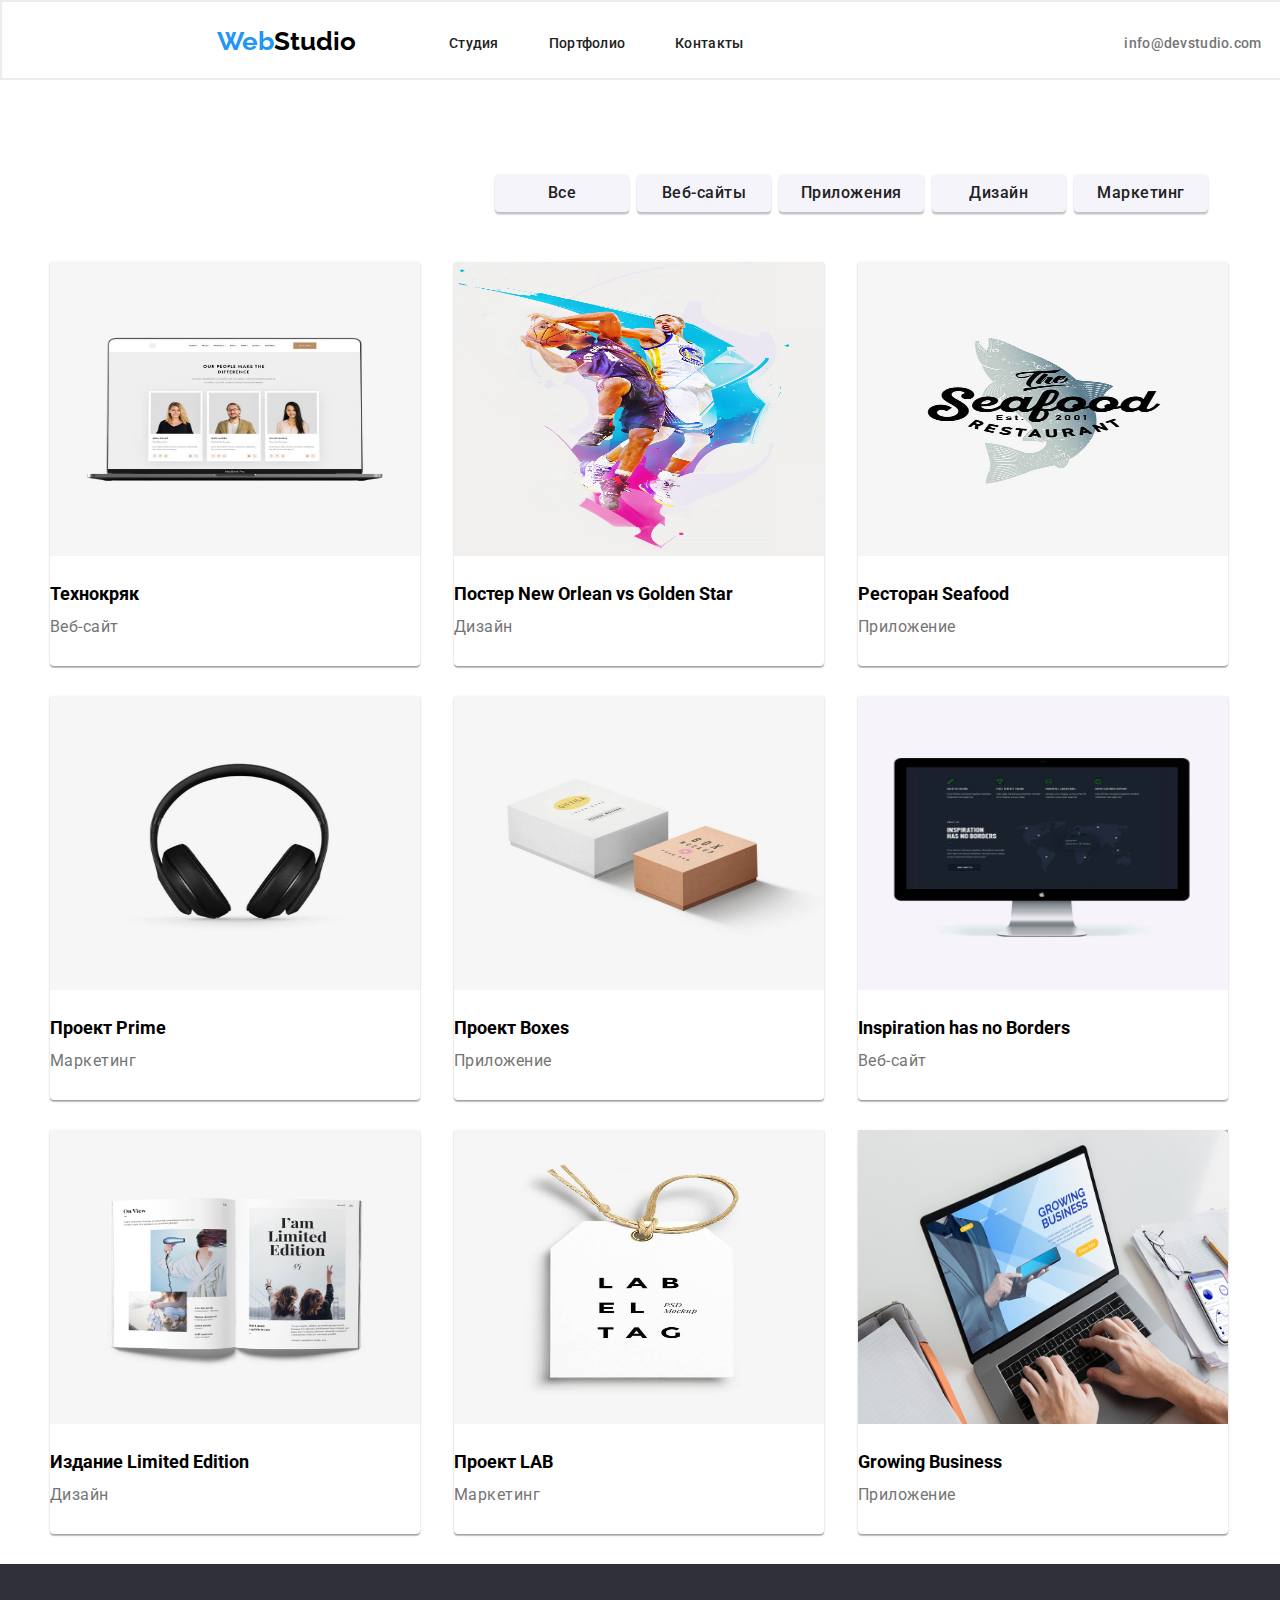
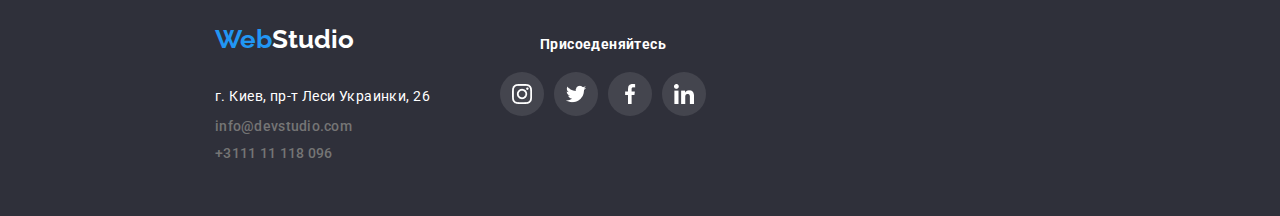
==== Portpholio.html @ be70bcfa "first commit" ====
<!DOCTYPE html>
<html lang="ru">
  <head>
    <meta charset="UTF-8" />
    <meta name="viewport" content="width=device-width, initial-scale=1.0" />
    <title>Document</title>
    <link rel="stylesheet" href="https://cdnjs.cloudflare.com/ajax/libs/modern-normalize/1.0.0/modern-normalize.css">
    <link href="https://fonts.googleapis.com/css2?family=Raleway:wght@700&family=Roboto:wght@400;500;700;900&display=swap" rel="stylesheet">
    <link href="styles.css" rel="stylesheet" type="text/css">
  </head>
  <body class="Portpholio_CSS">
    <!--HEADER-->
    
      <header class="header">         
        <a class="web_logo" href="index.html" lang="en"><span class="web_logo_colour_one">Web</span><span class="web_logo_colour_two">Studio</span></a>
        <nav class="navigation">
        <ul class="navigation_box">
          <li class="list"><a href=""></a><span class="navigation_info">Студия</span></li>
          <li class="list"><a  href=""></a><span class="navigation_info">Портфолио</span></li>
          <li class="list"><a  href=""></a><span class="navigation_info">Контакты</span></li>
        </ul>
       </nav>      
      <div>
        <address class="mail_info">
          <ul>
            <li class="list"><a class="link" href="mailto:info@devstudio.com"><span class="mail_info_displ">info@devstudio.com</span></a></li>
          </ul>
        </address>
      </div>
      <div class="phone_container">
        <address class="phone_info">
          <ul>
            <li class="list"><a class="link" href="tel:+380961111111"><span class="phone_info_displ">+3111 11 118 096</span></a></li>
          </ul>
        </address>
      </div>
     </header>
    <main>
      <!--Portpholio-->
      <section>
          <div class="Portpholio_buttons">
      <div>
        <button type="button" class="button_portpholio"><span class="portpholio_button_text">Все</span></button>
      </div>
      <div>
        <button type="button" class="button_portpholio"><span class="portpholio_button_text">Веб-сайты</span></button>
      </div>
      <div>
        <button type="button" class="button_portpholio"><span class="portpholio_button_text">Приложения</span></button>
      </div>
      <div>
        <button type="button" class="button_portpholio"><span class="portpholio_button_text">Дизайн</span></button>
      </div>
      <div>
        <button type="button" class="button_portpholio"><span class="portpholio_button_text">Маркетинг</span></button>
      </div>
        </div>
      <gallery class="portpholio_box">    
      <ul class="image_box_portpholio">
      <li class="Portpholio_background">
        <img src="/img/Portpholio/Portpholio_one.jpg.jpg" lang="en" alt="picture of a notebook with some random faces on it" width="370px" height="294px">
        <b class="Image_capital_text">Технокряк</b>
        <p class="Image_portpholio_text">Веб-сайт</p>
      </li>
      <li class="Portpholio_background">
        <img src="/img/Portpholio/Portpholio_two.jpg.jpg" lang="en" alt="poster of an NBA match" width="370px" height="294px">
        <b class="Image_capital_text">Постер New Orlean vs Golden Star</b>
        <p class="Image_portpholio_text">Дизайн</p>
      </li>
      <li class="Portpholio_background">
        <img src="/img/Portpholio/Portpholio_three.jpg.jpg" lang="en" alt="Logo of a restaurant" width="370px" height="294px">
        <b class="Image_capital_text">Ресторан Seafood</b>
        <p class="Image_portpholio_text">Приложение</p>
      </li>
      <li class="Portpholio_background">
        <img src="/img/Portpholio/Portpholio_four.jpg.jpg" lang="en"  alt="photo of earphones" width="370px" height="294px">
        <b class="Image_capital_text">Проект Prime</b>
        <p class="Image_portpholio_text">Маркетинг</p>
      </li>
      <li class="Portpholio_background">
        <img src="/img/Portpholio/Portpholio_five.jpg.jpg" lang="en" alt="picture of two boxes, randomly laying around" width="370px" height="294px">
        <b class="Image_capital_text">Проект Boxes</b>
        <p class="Image_portpholio_text">Приложение</p>
      </li>
      <li class="Portpholio_background">
        <img src="/img/Portpholio/Portpholio_six.jpg.jpg" lang="en" alt="Photo of a screen with web site" width="370px" height="294px">
        <b lang="en" class="Image_capital_text">Inspiration has no Borders</b>
        <p class="Image_portpholio_text">Веб-сайт</p>
      </li>
      <li class="Portpholio_background">
        <img src="/img/Portpholio/Portpholio_seven.jpg.jpg" lang="en" alt="photo of a magazine illustration" width="370px" height="294px">
        <b class="Image_capital_text">Издание Limited Edition</b>
        <p class="Image_portpholio_text">Дизайн</p>
      </li>
      <li class="Portpholio_background">
        <img src="/img/Portpholio/Portpholio_eight.jpg.jpg" lang="en"  alt="Picture of a lable, from some shop" width="370px" height="294px">
        <b class="Image_capital_text">Проект LAB</b>
        <p class="Image_portpholio_text">Маркетинг</p>
      </li>
      <li class="Portpholio_background">
        <img src="/img/Portpholio/Portpholio_nine.jpg.jpg" lang="en" alt="photo of someone typing on a laptop" width="370px" height="294px">
        <b lang="en" class="Image_capital_text" >Growing Business</b>
        <p class="Image_portpholio_text">Приложение</p>
      </li>
    </ul>
      </gallery>
      <footer class="footer">
        <div class="Footer_info">
        <nav class="nav_footer">
          <a class="web_logo_footer" href="index.html" lang="en"><span class="web_logo_colour_one">Web</span><span class="web_logo_colour_three">Studio</span></a>
        </nav>
        <address>
            <ul class="footer_adress">
              <li class="list_three">
                <a class="link" href="https://goo.gl/maps/Y8PgHDa7WUFZtUDm9" target="_blank"
                  ><span class="map_dsr">г. Киев, пр-т Леси Украинки, 26</span></a>
              </li>
              <li class="list_three"><a class="link" href="mailto:info@devstudio.com"><span class="mail_info_displ_footer">info@devstudio.com</span></a></li>
              </li>
              <li class="list_three"><a class="link" href="tel:+380961111111"><span class="phone_info_displ">+3111 11 118 096</span> </a></li>
            </ul>
          </div>
            <div class="Fotter_social_links">
              <h3 class="Footer_slog">Присоеденяйтесь</h3>
              <ul class="Footer_social_icons">
              <li><a class="footer_social_icons_inst" href=""></a>
              </li>
              <li>
                <a class="footer_social_icons_twi" href=""></a>
              </li>
              <li>
                <a class="footer_social_icons_fb" footer_social_icons_fb href=""></a>
              </li>
              <li>
                <a class="footer_social_icons_linked" href=""></a>
              </li>
            </ul>
            </div>
        </address>
      </footer>
    </main>
  </body>
</html>
---- styles.css ----
body {
font-family: 'Roboto', sans-serif;
font-style: normal;
max-width: 1600px;
margin: 0 auto;
}
img {
display: block; 

}
*,
::before,
::after {
margin: 0;
padding: 0;
}
.list {
list-style: none;
}
.link {
text-decoration: none;
}

                                                  /* HEADER */
           
.ontainer_one {
display: flexbox;
height: 80px;
width: 1600px;
margin: 0 auto;
}
.header {
display: flex;
flex-direction: row;
flex-wrap: nowrap;
margin: 0 auto;
height: 80px;
width: 1600px;
background-color: #FFFFFF;
border: solid 2px #ECECEC;
}
.navigatio {
display: inline-flexbox;
display: flex;
}
.navigation_box {
margin-left: 93px;
margin-bottom: 32px;
margin-top: 32px;
}
.header .navigation_box {
display: flex;
}
.web_logo {
display: flex;
font-family: Raleway;
font-style: normal;
font-weight: bold;
font-size: 26px;
line-height: 1.192;
text-decoration: none;
margin-left: 215px;
margin-top: 24px;
margin-bottom: 25px;
}
.web_logo_colour_one {
color: #2196F3;
}
.web_logo_colour_two {
color: #000000;
}
.navigation_info {
font-family: Roboto;
font-style: normal;
font-weight: 500;
font-size: 14px;
line-height: 1.142;
letter-spacing: 0.02em;
color: #212121;
margin-right: 50px;
margin-top: 32px;
margin-bottom: 32px;
text-decoration: none;
}
.navigation_info:hover,
.navigation_info:focus {
color: #2196F3;
}

.mail_info {
display: flex;
margin-left: 331px;
margin-top: 32px;
margin-bottom: 32px;
}
.mail_info_displ,
.phone_info_displ {
font-family: Roboto;
font-style: normal;
font-weight: 500;
font-size: 14px;
line-height: 1.142;
letter-spacing: 0.02em;
color: #757575;
}
.mail_info_displ:hover {
color: #2196F3; 
}
.phone_info_displ:hover,
.phone_info_displ:focus {
color: #2196F3;  
}
.phone_info {
margin-left: 50px;
margin-top: 32px;
margin-bottom: 32px;
text-align: center;
}
.phone_info_displ {
display: aline;
width: 122px;
height: 16px;
padding-top: 32px;
padding-bottom: 32px;
}

                                                             /* HERO */
.container_two {
width: 1600px;
height: 600px;
margin: 0 auto;
display: inline-block;
background-color:rgba(47, 48, 58, 0.4);
background-image: url(/img/Bk-ground_img/Img_header.jpg);
}
.main_info_align{
display: flex;
justify-content: space-between;
text-align: center;
}
.main_info_header {
font-family: Roboto;
font-size: 14px;
font-style: normal;
font-weight: 700;
line-height: 16px;
letter-spacing: 0.03em;
margin-bottom: 10px;
}
.main_block_container {
width: 696px;
height: 120px;
margin-top: 200px;
margin-bottom: 280px;
margin-left: 452px;
margin-right: 452px;
}
.main_block_info {
font-family: Roboto;
font-style: normal;
font-weight: 900;
font-size: 44px;
line-height: 1.363;  
text-align: center;
letter-spacing: 0.06em;
text-transform: uppercase;
color: white;
}
.button {
background-color: #2196F3;
font-family: Roboto;
font-style: normal;
font-weight: bold;
font-size: 16px;
line-height: 1.875; 
letter-spacing: 0.06em;
color: #F5F4FA;
width: 200px;
height: 50px;
border-radius: 4px;

}
.button_info {
margin-left: 250px;
margin-top: 30px;
}

                                        /* MAIN INFO */
.container_three {
width: 1600px;
height: 769px;
margin: 0 auto;
} 
.main_info_align {
width: 1170px;
display: flex;
justify-content: space-between;
margin-right: auto;
margin-left: auto;
}
.Content_two {
display: flex;
margin-top: 98px;
margin-left: auto;
margin-right: auto;
list-style: none;
margin-right: 25px;
}

.list_one_1stimg::before {
display: block;
content: "";
height: 120px;
background: #F5F4FA;
border-radius: 4px;
background-repeat: no-repeat;
background-position: center;
margin-bottom: 30px;
margin-right: 30px;
background-image: url(/img/Bk-ground_img/antenna\ 1.png);
}
.list_one_2dimg::before {
display: block;
content: "";
height: 120px;
background: #F5F4FA;
border-radius: 4px;
background-repeat: no-repeat;
background-position: center;
margin-bottom: 30px;
margin-right: 30px;
background-image: url(./img/Bk-ground_img/clock\ 1.png);
}
.list_one_3dimg::before {
display: block;
content: "";
height: 120px;
background: #F5F4FA;
border-radius: 4px;
background-repeat: no-repeat;
background-position: center;
margin-bottom: 30px;  
margin-right: 30px;
background-image: url(./img/Bk-ground_img/diagram\ 1.png);  
}
.list_one_4thimg::before {
display: block;
content: "";
height: 120px;
background: #F5F4FA;
border-radius: 4px;
background-repeat: no-repeat;
background-position: center;
margin-bottom: 30px;  
background-image: url(./img/Bk-ground_img/astronaut\ 1.png);
}
.main_info_header {
font-family: Roboto;
font-style: normal;
font-weight: bold;
font-size: 14px;
line-height: 1.142;
letter-spacing: 0.03em;
text-transform: uppercase;
color: #212121;    
}       
.main_info_text {
font-family: Roboto;
font-style: normal;
font-weight: normal;
font-size: 14px;
line-height: 1.714;
letter-spacing: 0.03em;
color: #757575; 
height: 75px;
width: 270px;   
}  
.main_info_dscr {
font-family: Roboto;
font-style: normal;
font-weight: bold;
font-size: 36px;
line-height: 1.166;
text-align: center;
letter-spacing: 0.03em;
color: #212121;
margin-top: 94px;
}   
.main_info_img {
width: 1170px;
height: 386px;
left: 215px;
top: 969px;
display: flex;
justify-content: space-evenly;
align-items: center;
margin-left: 215px;
}
.list_two {
list-style: none;
align-self: auto;
}

                                             /* SHOWOFF */
.container_four {
width: 1600px;
height: 648px;
background: #F5F4FA;
margin-top: 100px;
}
.main_info_dscr_showoff {
margin-top: 94px;
margin-left: 668px;
font-family: Roboto;
font-size: 36px;
font-style: normal;
font-weight: 700;
line-height: 42px;
letter-spacing: 0.03em;
text-align: center;
display: inline-block;
}
.faces_list {
display: flex;
margin-top: 50px;
width: 1170px;
margin-right: auto;
margin-left: auto;
justify-content: space-around;
}
.names_background {
background-color: rgba(255, 255, 255, 1);
width: 270px;
height: 428px;
left: 215px;
top: 1635px;
background: #FFFFFF;
box-shadow: 0px 1px 3px rgba(0, 0, 0, 0.12), 0px 1px 1px rgba(0, 0, 0, 0.14), 0px 2px 1px rgba(0, 0, 0, 0.2);
border-radius: 0px 0px 4px 4px;
}
.showoff_social_svg {
display: inline-flex;
justify-content: space-between;
width: 206px;
height: 44px;
margin-top: 16px;
margin-left: 32px;
}
.showoff_svg{
fill: rgba(255, 255, 255, 1);
}
#svg-sprite {
display: none;
}
.showoff_svg:hover .showoff_svg:focus {
fill: rgba(33, 150, 243, 1);
}

.show_room {
font-family: Roboto;
font-style: normal;
font-weight: 500;
font-size: 16px;
line-height: 1.187;
text-align: center;
letter-spacing: 0.03em; 
color: #212121;
margin-top: 30px;
}
.show_room_descr {
font-family: Roboto;
font-style: normal;
font-weight: normal;
font-size: 16px;
line-height: 1.187;
text-align: center;
letter-spacing: 0.03em;  
color: #757575;
margin-top: 10px;
}
.coda {
display: block;
height: 370px;
}
.main_info_dscr_coda {
margin-top: 94px;
margin-left: auto;
margin-right: auto;
font-family: Roboto;
font-size: 36px;
font-style: normal;
font-weight: 700;
line-height: 42px;
letter-spacing: 0.03em;
display: flex;
justify-content: space-evenly;
}
.coda_list {
display: flex;
justify-content: space-between;
width: 1170px;
margin-left: 215px;
margin-right: auto;
margin-top: 50px;
margin-bottom: 94px;
list-style: none;
}
                             /* FOOTER */
.footer {
background-color:rgba(47, 48, 58, 1); ;
display: flex;
justify-content: start;
height: 252px;
}
.Footer_info {
display: block;
margin-left: 215px;
}
.web_logo_colour_three {
color: rgba(255, 255, 255, 1);
}
.map_dsr {
font-family: Roboto;
font-style: normal;
font-weight: normal;
font-size: 14px;
line-height: 24px;
letter-spacing: 0.03em;
color: rgba(255, 255, 255, 1);  
}    
.map_dsr:hover {
color: #2196F3;
}     
.footer_container{
margin-left: 215px;
width: 231px;
height: 81px;
display: flex;
margin-bottom: 60px;
display: inline-block;
}
.web_logo_footer {
display: flex;
font-family: Raleway;
font-style: normal;
font-weight: bold;
font-size: 26px;
line-height: 1.192;
text-decoration: none;
margin-bottom: 20px;
margin-top: 60px;
}
.footer_adress {
margin-top: 0px;
display: inline-block;
padding: 0%;
}       
.mail_info_displ_footer{
font-family: Roboto;
font-style: normal;
font-weight: 500;
font-size: 14px;
line-height: 1.142;
letter-spacing: 0.02em;
color: #757575; 
}
.mail_info_displ_footer:hover,
.mail_info_displ_footer:focus{
color: #2196F3; 
}
.list_three {
list-style: none;
align-self: auto;
}    
.list_three:not(:first-child) {
margin-top: 9px;
} 
.list_three:nth-child(1) {
margin-top: 9px;
} 
.nav_footer {
margin-left: 0px;
padding-left: 0px;
display: flex;
justify-self: start;
} 
.Fotter_social_links{
margin-left: 70px;
margin-top: 72px;
}
.Footer_slog {
font-family: Roboto;
font-size: 14px;
font-style: normal;
font-weight: 700;
line-height: 16px;
letter-spacing: 0.03em;
text-align: center;
color: rgba(255, 255, 255, 1); 
margin-bottom: 20px; 
} 
.Footer_social_icons {
list-style: none;
display: flex;
margin-bottom: 100px;
}
.footer_social_icons_inst:hover {
background-color: rgba(33, 150, 243, 1);
}
.footer_social_icons_inst {
display: block;
height: 44px;
width: 44px;
border-radius: 50%;
background-color: rgba(255, 255, 255, 0.1);
background-image: url(./img/Social_media/instagram\ 2.png);
background-repeat: no-repeat;
background-position: center;
margin-right: 10px;
}
.footer_social_icons_twi:hover {
background-color:  rgba(33, 150, 243, 1);
} 
.footer_social_icons_twi {
display: block;
height: 44px;
width: 44px;
border-radius: 50%;
background-color: rgba(255, 255, 255, 0.1);
background-image: url(./img/Social_media/twitter\ 1.png);
background-repeat: no-repeat;
background-position: center;
margin-right: 10px;
} 
.footer_social_icons_fb:hover {
background-color:  rgba(33, 150, 243, 1);
}  
.footer_social_icons_fb {
display: block;
height: 44px;
width: 44px;
border-radius: 50%;
background-color: rgba(255, 255, 255, 0.1);
background-image: url(./img/Social_media/facebook\ 1.png);
background-repeat: no-repeat;
background-position: center;
margin-right: 10px;
}
.footer_social_icons_linked:hover {
background-color:  rgba(33, 150, 243, 1);
}
.footer_social_icons_linked {
display: block;
height: 44px;
width: 44px;
border-radius: 50%;
background-color: rgba(255, 255, 255, 0.1);
background-image: url(./img/Social_media/linkedin\ 1.png);
background-repeat: no-repeat;
background-position: center;
}
                                            /* Portpholio */
.Portpholio_main_block {
display: block;
}  
.button_portpholio {
height: 38px;
min-width: 90px;
left: 495px;
top: 174px;
border-radius: 4px;  
background: #F5F4FA;
box-shadow: 0px 3px 1px rgba(0, 0, 0, 0.1), 0px 1px 2px rgba(0, 0, 0, 0.08), 0px 2px 2px rgba(0, 0, 0, 0.12);
border-radius: 4px;
padding: 6px 22px;
margin-right: 8px;
display: inline-block;
border: transparent;
}
.button_portpholio:hover {
background-color: #2196F3;
}
.portpholio_button_text {
font-family: Roboto;
font-size: 16px;
font-style: normal;
font-weight: 500;
line-height: 26px;
letter-spacing: 0.03em;
display: flex;
justify-content: space-evenly;
color: rgba(33, 33, 33, 1);
min-width: 90px;
}
.portpholio_button_text:hover {
color: #FFFFFF;
transform: scale(1.2);
}
.Portpholio_buttons {
display: inline-flex;
min-width:611px;
height: 54px;
justify-content: center;
margin-top: 94px;
margin-left: 495px;
margin-bottom: 34px;
} 
.portpholio_box {
display: flex;
justify-content: flex-start;
width: 1180px;
margin-left: auto;
margin-right: auto;
} 

.Portpholio_background {
width: 370px;
height: 404px;
background-color: rgba(255, 255, 255, 1);
list-style: none;
background: #FFFFFF;
box-shadow: 0px 1px 3px rgba(0, 0, 0, 0.12), 0px 1px 1px rgba(0, 0, 0, 0.14), 0px 2px 1px rgba(0, 0, 0, 0.2);
border-radius: 0px 0px 4px 4px;
display: inline-block;
margin-bottom: 30px;
padding: 0%;
margin-right: 30px;
} 
.Portpholio_background:nth-child(3n+0) {
margin-right: 0px;
}
.Portpholio_background:hover {
    box-shadow: 6px 9px 12px rgba(0, 0, 0, 0.12), 0px 1px 1px rgba(0, 0, 0, 0.14), 0px 2px 1px rgba(0, 0, 0, 0.2);
    border-radius: 0px 0px 4px 4px;
}
.Image_capital_text {
font-family: Roboto;
font-style: normal;
font-weight: bold;
font-size: 18px;
line-height: 36px;
margin-top: 20px;
display: flex;  
}   
.Image_portpholio_text {
font-family: Roboto;
font-style: normal;
font-weight: normal;
font-size: 16px;
line-height: 30px;
letter-spacing: 0.03em;
color: #757575;
}
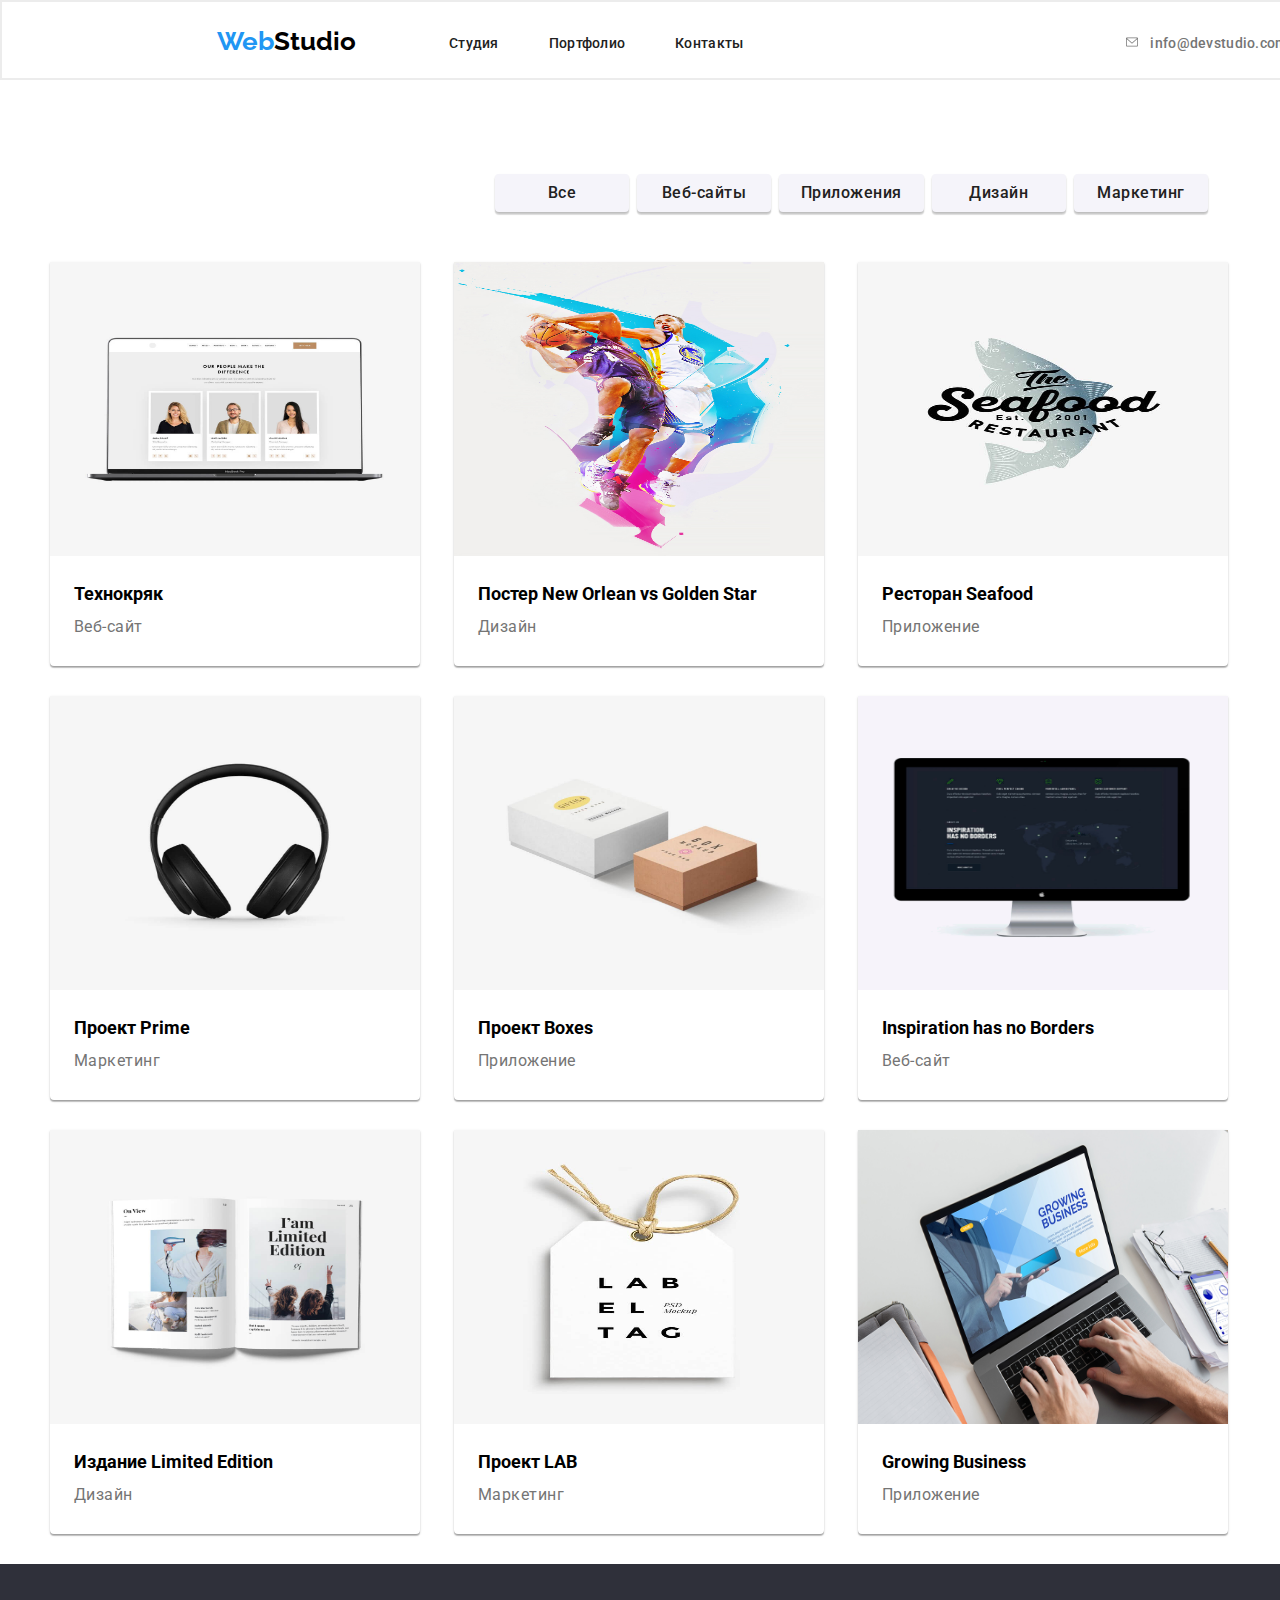
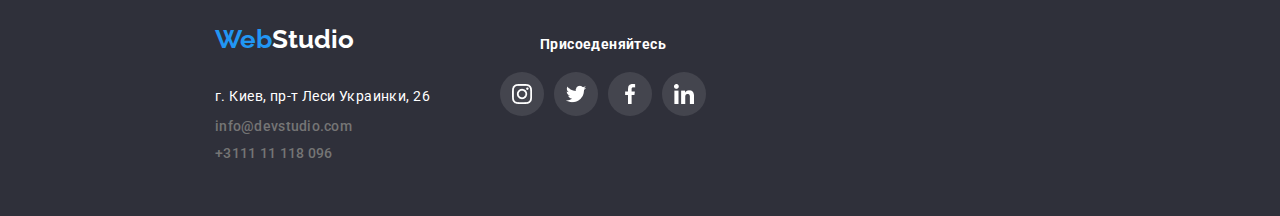
==== commit e2e18246: "hw4 last commit" ====
--- a/Portpholio.html
+++ b/Portpholio.html
@@ -10,7 +10,6 @@
   </head>
   <body class="Portpholio_CSS">
     <!--HEADER-->
-    
       <header class="header">         
         <a class="web_logo" href="index.html" lang="en"><span class="web_logo_colour_one">Web</span><span class="web_logo_colour_two">Studio</span></a>
         <nav class="navigation">
@@ -23,14 +22,18 @@
       <div>
         <address class="mail_info">
           <ul>
-            <li class="list"><a class="link" href="mailto:info@devstudio.com"><span class="mail_info_displ">info@devstudio.com</span></a></li>
+            <li class="list"><div class="envelope_svg_background">
+              <svg class="envelope_svg">
+                <use href="./img/svg/sprite.svg#icon-envelope"></use></svg></div><a class="link" href="mailto:info@devstudio.com"><span class="mail_info_displ">info@devstudio.com</span></a></li>
           </ul>
         </address>
       </div>
       <div class="phone_container">
         <address class="phone_info">
           <ul>
-            <li class="list"><a class="link" href="tel:+380961111111"><span class="phone_info_displ">+3111 11 118 096</span></a></li>
+            <li class="list"><div class="envelope_svg_background">
+              <svg class="envelope_svg">
+                <use href="./img/svg/sprite.svg#icon-smartphone"></use></svg></div><a class="link" href="tel:+380961111111"><span class="phone_info_displ">+3111 11 118 096</span></a></li>
           </ul>
         </address>
       </div>
--- a/styles.css
+++ b/styles.css
@@ -86,12 +86,25 @@
 .navigation_info:focus {
 color: #2196F3;
 }
-
+.envelope_svg_background {
+display: inline-block;
+margin-right: 10px;
+padding: 0px;
+}
+.envelope_svg {
+width: 16px;
+height: 12px;
+fill: #757575;
+}
+.envelope_svg:hover {
+fill: #2196F3;
+}
 .mail_info {
-display: flex;
+display: inline-block;
 margin-left: 331px;
 margin-top: 32px;
 margin-bottom: 32px;
+padding: 0px;
 }
 .mail_info_displ,
 .phone_info_displ {
@@ -120,8 +133,8 @@
 display: aline;
 width: 122px;
 height: 16px;
-padding-top: 32px;
-padding-bottom: 32px;
+padding: 0px;
+margin-left: 0px;
 }
 
                                                              /* HERO */
@@ -132,6 +145,7 @@
 display: inline-block;
 background-color:rgba(47, 48, 58, 0.4);
 background-image: url(/img/Bk-ground_img/Img_header.jpg);
+box-shadow: inset 0 0 0 1000px rgba(0,0,0,.4);
 }
 .main_info_align{
 display: flex;
@@ -339,23 +353,38 @@
 border-radius: 0px 0px 4px 4px;
 }
 .showoff_social_svg {
-display: inline-flex;
-justify-content: space-between;
+list-style: none;
+display: flex;
+justify-content: space-evenly;
+align-content: flex-start;
+margin-left: 32px;
+margin-right: 32px;
+margin-top: 16px;
+padding: 0px;
 width: 206px;
 height: 44px;
-margin-top: 16px;
-margin-left: 32px;
-}
-.showoff_svg{
-fill: rgba(255, 255, 255, 1);
-}
-#svg-sprite {
-display: none;
-}
-.showoff_svg:hover .showoff_svg:focus {
-fill: rgba(33, 150, 243, 1);
-}
-
+}
+.social_svg_background {
+height: 44px;
+width: 44px;
+border-radius: 50%;
+outline: none;
+color: #afb1b8;
+background-color: #FFFFFF;
+border: none;
+align-content: center;
+}
+.social_svg_background:hover {
+background-color: #2196F3;
+color: #FFFFFF;
+outline: none;
+}
+.social_svg_links{
+width: 20px;
+height: 20px;
+padding: 0px;
+fill: currentColor;
+}
 .show_room {
 font-family: Roboto;
 font-style: normal;
@@ -404,6 +433,12 @@
 margin-top: 50px;
 margin-bottom: 94px;
 list-style: none;
+}
+.coda_partners_svg {
+width: 170px;
+height: 90px;
+border: solid 1px #AFB1B8;
+border-radius: 5%;
 }
                              /* FOOTER */
 .footer {
@@ -630,8 +665,8 @@
 margin-right: 0px;
 }
 .Portpholio_background:hover {
-    box-shadow: 6px 9px 12px rgba(0, 0, 0, 0.12), 0px 1px 1px rgba(0, 0, 0, 0.14), 0px 2px 1px rgba(0, 0, 0, 0.2);
-    border-radius: 0px 0px 4px 4px;
+box-shadow: 6px 9px 12px rgba(0, 0, 0, 0.12), 0px 1px 1px rgba(0, 0, 0, 0.14), 0px 2px 1px rgba(0, 0, 0, 0.2);
+border-radius: 0px 0px 4px 4px;
 }
 .Image_capital_text {
 font-family: Roboto;
@@ -641,6 +676,7 @@
 line-height: 36px;
 margin-top: 20px;
 display: flex;  
+margin-left: 24px;
 }   
 .Image_portpholio_text {
 font-family: Roboto;
@@ -650,4 +686,5 @@
 line-height: 30px;
 letter-spacing: 0.03em;
 color: #757575;
+margin-left: 24px;
 }                         